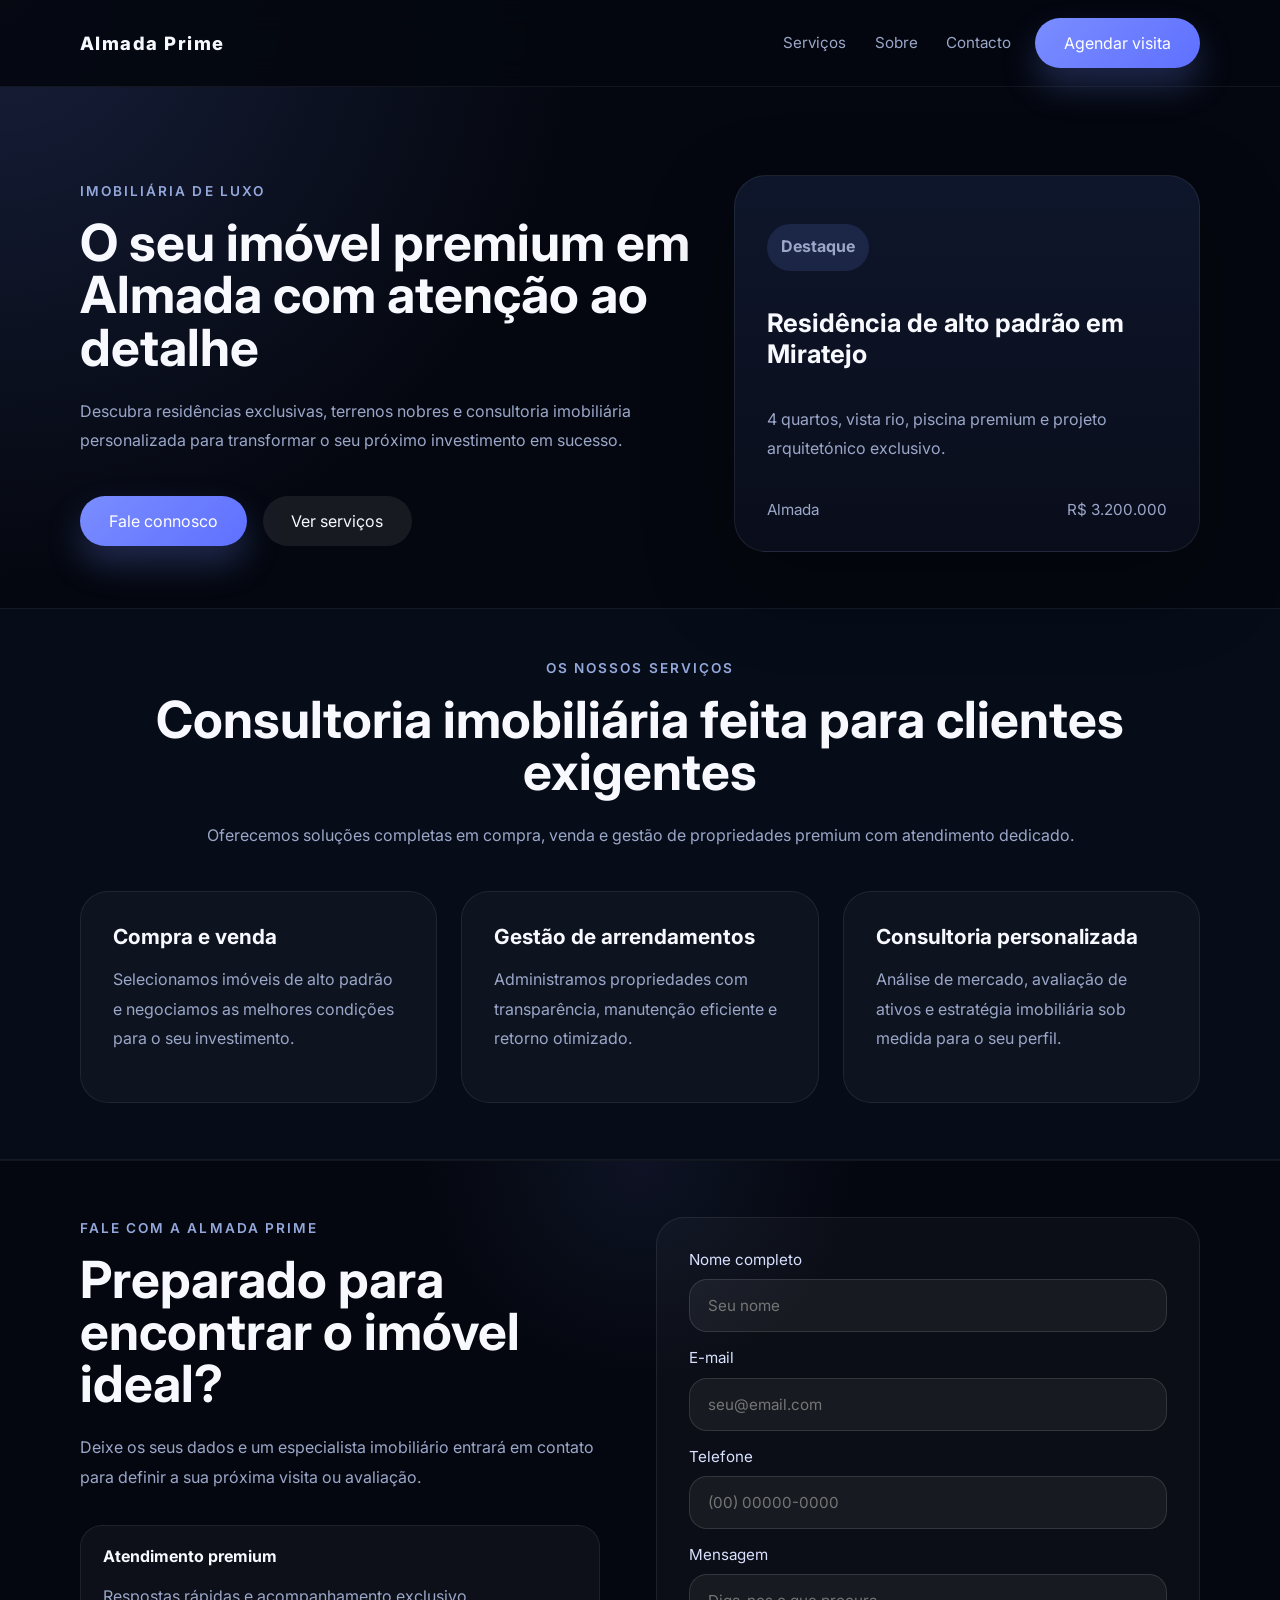
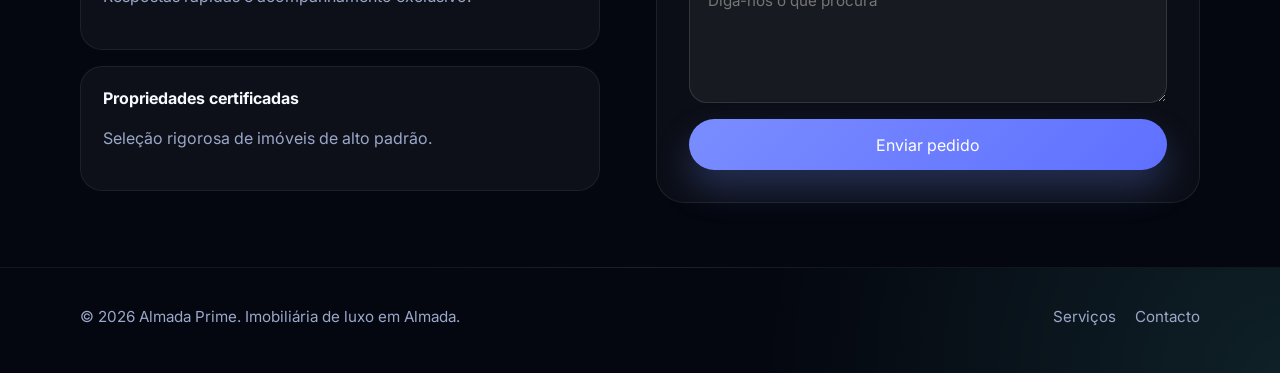
==== index.html @ 12cfebf7 "Initial landing page setup" ====
<!DOCTYPE html>
<html lang="pt">
<head>
  <meta charset="UTF-8" />
  <meta name="viewport" content="width=device-width, initial-scale=1.0" />
  <title>Almada Prime | Imobiliária Premium</title>
  <link rel="preconnect" href="https://fonts.googleapis.com" />
  <link rel="preconnect" href="https://fonts.gstatic.com" crossorigin />
  <link href="https://fonts.googleapis.com/css2?family=Inter:wght@400;500;600;700;800&display=swap" rel="stylesheet" />
  <link rel="stylesheet" href="styles.css" />
</head>
<body>
  <header class="site-header">
    <div class="container header-inner">
      <a href="#" class="logo">Almada Prime</a>
      <nav class="nav-links">
        <a href="#servicos">Serviços</a>
        <a href="#sobre">Sobre</a>
        <a href="#contacto">Contacto</a>
      </nav>
      <a href="#contacto" class="button button-primary">Agendar visita</a>
    </div>
  </header>

  <main>
    <section class="hero">
      <div class="container hero-grid">
        <div class="hero-copy">
          <span class="eyebrow">Imobiliária de Luxo</span>
          <h1>O seu imóvel premium em Almada com atenção ao detalhe</h1>
          <p>Descubra residências exclusivas, terrenos nobres e consultoria imobiliária personalizada para transformar o seu próximo investimento em sucesso.</p>
          <div class="hero-actions">
            <a href="#contacto" class="button button-primary">Fale connosco</a>
            <a href="#servicos" class="button button-secondary">Ver serviços</a>
          </div>
        </div>
        <div class="hero-card">
          <div class="hero-card-content">
            <p class="card-tag">Destaque</p>
            <h2>Residência de alto padrão em Miratejo</h2>
            <p>4 quartos, vista rio, piscina premium e projeto arquitetónico exclusivo.</p>
            <div class="card-meta">
              <span>Almada</span>
              <span>R$ 3.200.000</span>
            </div>
          </div>
        </div>
      </div>
    </section>

    <section id="servicos" class="servicos section-surface">
      <div class="container section-header">
        <span class="eyebrow">Os nossos serviços</span>
        <h2>Consultoria imobiliária feita para clientes exigentes</h2>
        <p>Oferecemos soluções completas em compra, venda e gestão de propriedades premium com atendimento dedicado.</p>
      </div>
      <div class="container cards-grid">
        <article class="service-card">
          <h3>Compra e venda</h3>
          <p>Selecionamos imóveis de alto padrão e negociamos as melhores condições para o seu investimento.</p>
        </article>
        <article class="service-card">
          <h3>Gestão de arrendamentos</h3>
          <p>Administramos propriedades com transparência, manutenção eficiente e retorno otimizado.</p>
        </article>
        <article class="service-card">
          <h3>Consultoria personalizada</h3>
          <p>Análise de mercado, avaliação de ativos e estratégia imobiliária sob medida para o seu perfil.</p>
        </article>
      </div>
    </section>

    <section id="contacto" class="contact section-surface dark-section">
      <div class="container contact-grid">
        <div class="contact-info">
          <span class="eyebrow">Fale com a Almada Prime</span>
          <h2>Preparado para encontrar o imóvel ideal?</h2>
          <p>Deixe os seus dados e um especialista imobiliário entrará em contato para definir a sua próxima visita ou avaliação.</p>
          <div class="contact-highlights">
            <div>
              <strong>Atendimento premium</strong>
              <p>Respostas rápidas e acompanhamento exclusivo.</p>
            </div>
            <div>
              <strong>Propriedades certificadas</strong>
              <p>Seleção rigorosa de imóveis de alto padrão.</p>
            </div>
          </div>
        </div>
        <form class="contact-form" action="#" method="post">
          <label>
            Nome completo
            <input type="text" name="nome" placeholder="Seu nome" required />
          </label>
          <label>
            E-mail
            <input type="email" name="email" placeholder="seu@email.com" required />
          </label>
          <label>
            Telefone
            <input type="tel" name="telefone" placeholder="(00) 00000-0000" required />
          </label>
          <label>
            Mensagem
            <textarea name="mensagem" rows="5" placeholder="Diga-nos o que procura"></textarea>
          </label>
          <button type="submit" class="button button-primary">Enviar pedido</button>
        </form>
      </div>
    </section>
  </main>

  <footer class="site-footer">
    <div class="container footer-inner">
      <p>© 2026 Almada Prime. Imobiliária de luxo em Almada.</p>
      <div class="footer-links">
        <a href="#servicos">Serviços</a>
        <a href="#contacto">Contacto</a>
      </div>
    </div>
  </footer>
</body>
</html>
---- styles.css ----
:root {
  color-scheme: dark;
  --bg: #04070f;
  --surface: #0d1320;
  --surface-soft: rgba(16, 25, 42, 0.75);
  --text: #f8f9ff;
  --muted: #9ba7c9;
  --accent: #6f8cff;
  --accent-soft: rgba(111, 140, 255, 0.18);
  --border: rgba(255, 255, 255, 0.08);
  --shadow: 0 30px 90px rgba(0, 0, 0, 0.25);
  font-family: 'Inter', system-ui, -apple-system, BlinkMacSystemFont, 'Segoe UI', sans-serif;
}

* {
  box-sizing: border-box;
}

html {
  scroll-behavior: smooth;
}

body {
  margin: 0;
  background: radial-gradient(circle at top left, rgba(111, 140, 255, 0.18), transparent 25%),
    radial-gradient(circle at bottom right, rgba(111, 255, 255, 0.1), transparent 22%),
    var(--bg);
  color: var(--text);
}

img {
  max-width: 100%;
  display: block;
}

a {
  color: inherit;
  text-decoration: none;
}

button,
input,
textarea {
  font: inherit;
}

.container {
  width: min(1120px, calc(100% - 2rem));
  margin: 0 auto;
}

.site-header {
  position: sticky;
  top: 0;
  z-index: 10;
  backdrop-filter: blur(16px);
  background: rgba(4, 7, 15, 0.9);
  border-bottom: 1px solid rgba(255, 255, 255, 0.06);
}

.header-inner,
.footer-inner,
.hero-grid,
.contact-grid {
  display: grid;
  align-items: center;
}

.header-inner {
  grid-template-columns: auto 1fr auto;
  gap: 1.5rem;
  padding: 1.1rem 0;
}

.logo {
  font-size: 1.15rem;
  font-weight: 800;
  letter-spacing: 0.08em;
}

.nav-links {
  display: flex;
  justify-content: flex-end;
  gap: 1.8rem;
  font-size: 0.95rem;
  color: var(--muted);
}

.nav-links a:hover {
  color: var(--text);
}

.button {
  display: inline-flex;
  align-items: center;
  justify-content: center;
  gap: 0.65rem;
  border: none;
  border-radius: 999px;
  padding: 0.95rem 1.8rem;
  cursor: pointer;
  transition: transform 0.25s ease, box-shadow 0.25s ease;
}

.button:hover {
  transform: translateY(-1px);
}

.button-primary {
  background: linear-gradient(135deg, #7a8dff, #5f70ff);
  color: #fff;
  box-shadow: 0 18px 35px rgba(111, 140, 255, 0.26);
}

.button-secondary {
  background: rgba(255, 255, 255, 0.08);
  color: var(--text);
}

.hero {
  padding: 5.5rem 0 3.5rem;
}

.hero-grid {
  grid-template-columns: 1.2fr 0.9fr;
  gap: 2rem;
}

.hero-copy {
  max-width: 620px;
}

.eyebrow {
  display: inline-flex;
  align-items: center;
  gap: 0.5rem;
  color: #94a8dc;
  font-size: 0.85rem;
  font-weight: 600;
  text-transform: uppercase;
  letter-spacing: 0.15em;
}

.hero h1,
.section-header h2,
.contact-info h2 {
  font-size: clamp(2.5rem, 4vw, 4rem);
  line-height: 1.02;
  margin: 1rem 0 1.5rem;
}

.hero p,
.section-header p,
.service-card p,
.contact-info p {
  color: var(--muted);
  line-height: 1.85;
  font-size: 1rem;
}

.hero-actions {
  display: flex;
  gap: 1rem;
  flex-wrap: wrap;
  margin-top: 2.5rem;
}

.hero-card {
  background: linear-gradient(180deg, rgba(15, 23, 45, 0.96), rgba(10, 14, 28, 0.95));
  border: 1px solid rgba(255, 255, 255, 0.08);
  border-radius: 32px;
  padding: 2rem;
  box-shadow: var(--shadow);
}

.hero-card-content {
  display: grid;
  gap: 1.25rem;
}

.card-tag {
  display: inline-flex;
  padding: 0.55rem 0.9rem;
  border-radius: 999px;
  background: rgba(111, 140, 255, 0.14);
  color: #98abff;
  font-size: 0.82rem;
  font-weight: 700;
  width: fit-content;
}

.hero-card h2 {
  margin: 0;
  font-size: 1.6rem;
}

.card-meta {
  display: flex;
  justify-content: space-between;
  gap: 1rem;
  color: var(--muted);
  font-size: 0.95rem;
}

.section-surface {
  background: rgba(7, 13, 25, 0.95);
  border-top: 1px solid rgba(255, 255, 255, 0.06);
  border-bottom: 1px solid rgba(255, 255, 255, 0.06);
}

.section-header {
  text-align: center;
  padding: 3rem 0 1.5rem;
}

.cards-grid {
  display: grid;
  grid-template-columns: repeat(3, minmax(0, 1fr));
  gap: 1.5rem;
  padding-bottom: 3.5rem;
}

.service-card {
  padding: 2rem;
  border-radius: 28px;
  background: rgba(255, 255, 255, 0.03);
  border: 1px solid rgba(255, 255, 255, 0.08);
}

.service-card h3 {
  margin-top: 0;
  margin-bottom: 1rem;
  font-size: 1.3rem;
}

.contact {
  padding: 3.5rem 0 4rem;
}

.dark-section {
  background: radial-gradient(circle at top, rgba(111, 140, 255, 0.09), transparent 23%),
    var(--bg);
}

.contact-grid {
  grid-template-columns: 1fr 1fr;
  gap: 2rem;
  align-items: start;
}

.contact-info {
  max-width: 520px;
}

.contact-highlights {
  display: grid;
  gap: 1rem;
  margin-top: 2rem;
}

.contact-highlights div {
  padding: 1.3rem 1.4rem;
  border-radius: 22px;
  background: rgba(255, 255, 255, 0.04);
  border: 1px solid rgba(255, 255, 255, 0.07);
}

.contact-highlights strong {
  display: block;
  margin-bottom: 0.4rem;
}

.contact-form {
  display: grid;
  gap: 1rem;
  padding: 2rem;
  border-radius: 28px;
  background: rgba(255, 255, 255, 0.03);
  border: 1px solid rgba(255, 255, 255, 0.08);
}

.contact-form label {
  display: grid;
  gap: 0.65rem;
  font-size: 0.95rem;
  color: #d9e1ff;
}

.contact-form input,
.contact-form textarea {
  width: 100%;
  background: rgba(255, 255, 255, 0.05);
  border: 1px solid rgba(255, 255, 255, 0.12);
  border-radius: 18px;
  color: var(--text);
  padding: 1rem 1.1rem;
}

.contact-form input:focus,
.contact-form textarea:focus {
  outline: 1px solid rgba(111, 140, 255, 0.6);
  box-shadow: 0 0 0 4px rgba(111, 140, 255, 0.12);
}

.site-footer {
  padding: 1.5rem 0 2rem;
}

.footer-inner {
  grid-template-columns: 1fr auto;
  gap: 1rem;
  color: var(--muted);
  font-size: 0.95rem;
}

.footer-links {
  display: flex;
  align-items: center;
  gap: 1.2rem;
}

.footer-links a:hover {
  color: var(--text);
}

@media (max-width: 880px) {
  .header-inner,
  .footer-inner {
    grid-template-columns: 1fr;
    text-align: center;
  }

  .nav-links {
    justify-content: center;
    flex-wrap: wrap;
  }

  .hero-grid,
  .contact-grid,
  .cards-grid {
    grid-template-columns: 1fr;
  }

  .hero {
    padding-top: 4rem;
  }
}

@media (max-width: 600px) {
  .hero h1,
  .section-header h2,
  .contact-info h2 {
    font-size: 2.5rem;
  }

  .button {
    width: 100%;
  }

  .hero-actions {
    flex-direction: column;
  }
}
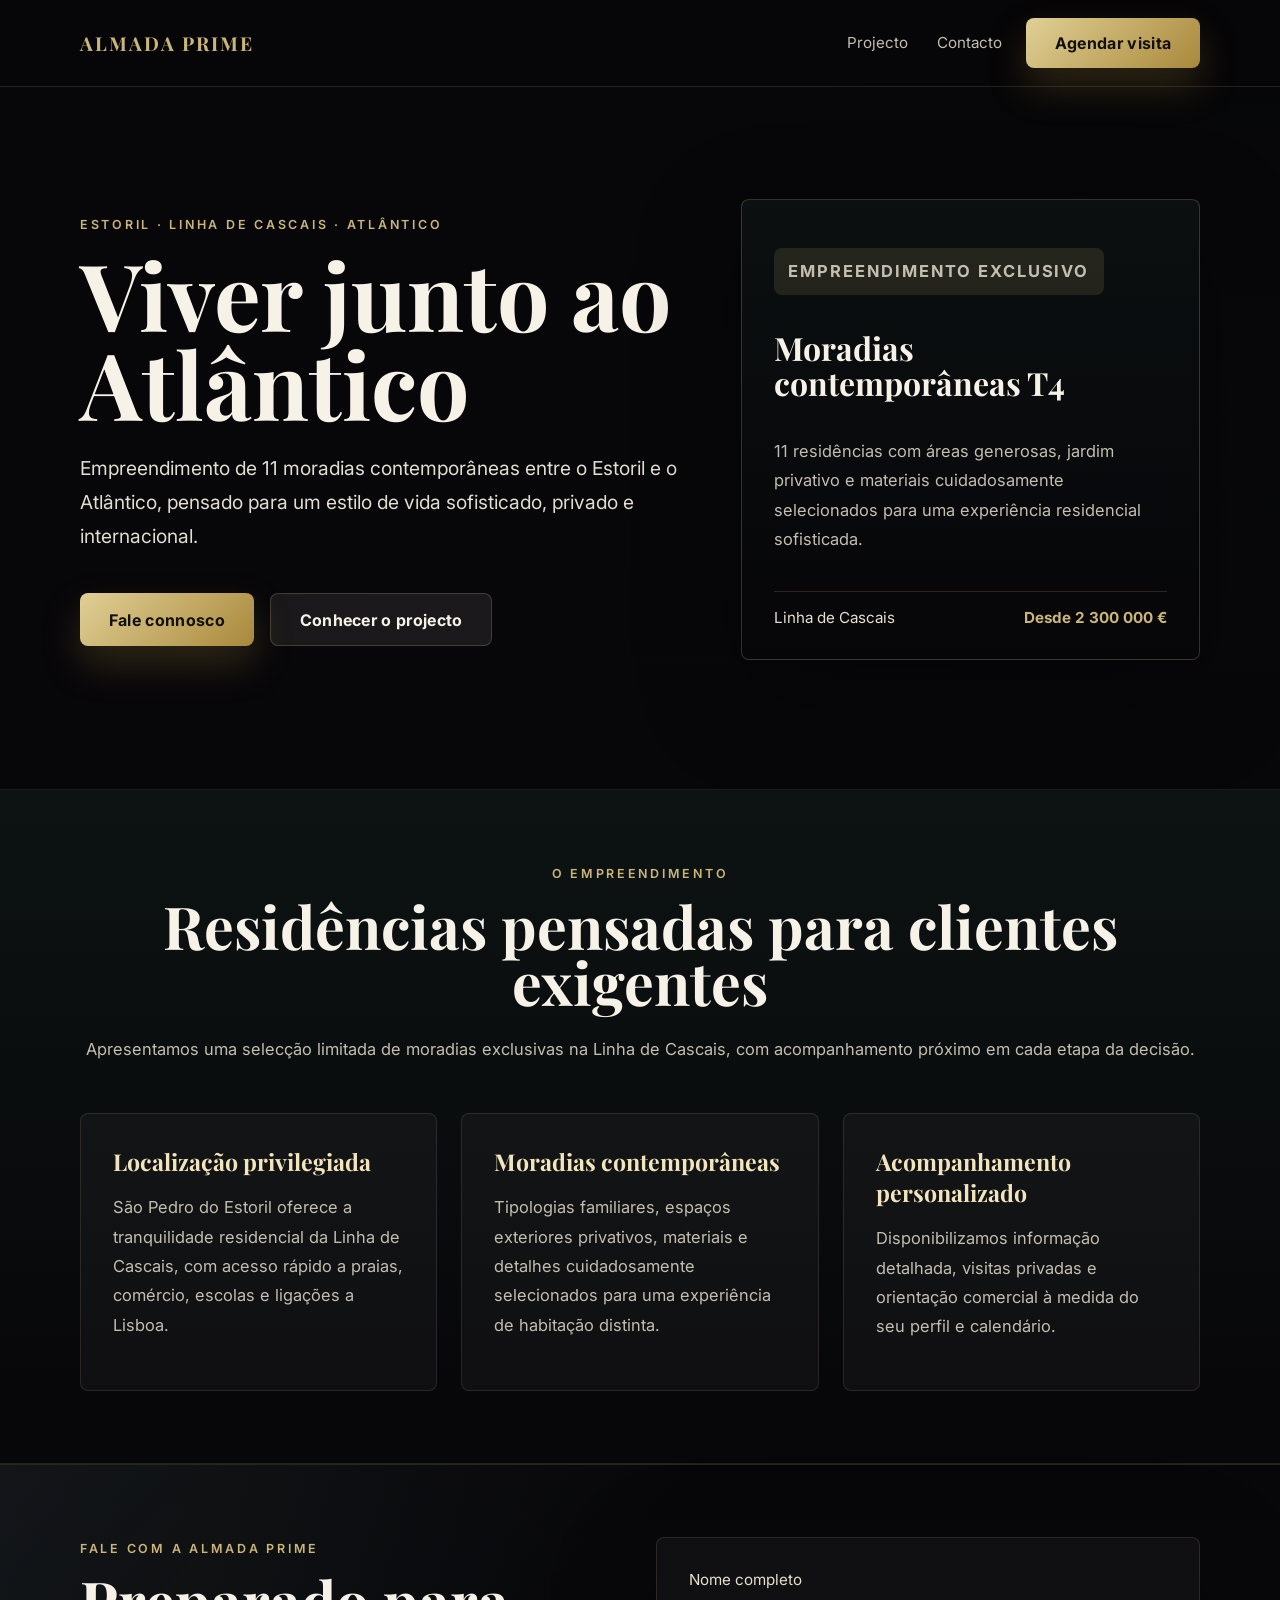
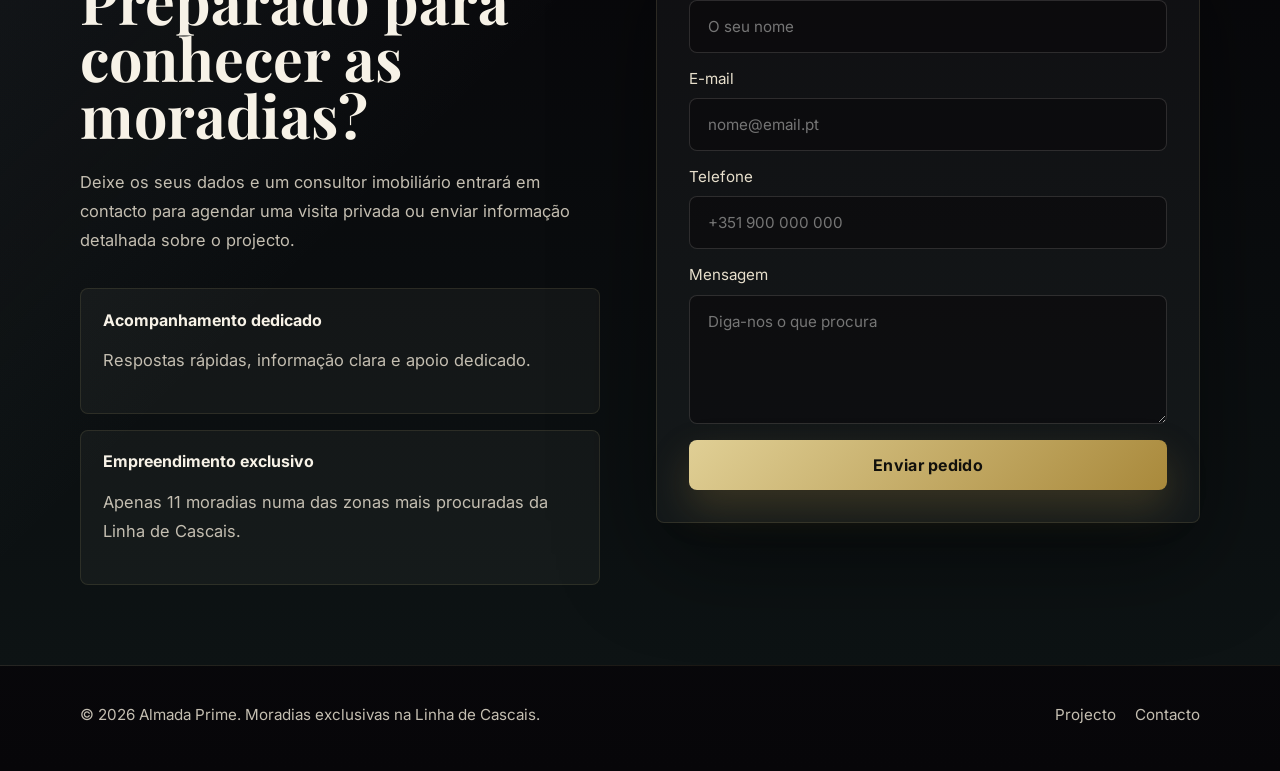
==== commit 1f2e86ca: "Evolve design to luxury coastal real estate" ====
--- a/index.html
+++ b/index.html
@@ -1,13 +1,13 @@
 
 <!DOCTYPE html>
-<html lang="pt">
+<html lang="pt-PT">
 <head>
   <meta charset="UTF-8" />
   <meta name="viewport" content="width=device-width, initial-scale=1.0" />
-  <title>Almada Prime | Imobiliária Premium</title>
+  <title>Almada Prime | Residências em São Pedro do Estoril</title>
   <link rel="preconnect" href="https://fonts.googleapis.com" />
   <link rel="preconnect" href="https://fonts.gstatic.com" crossorigin />
-  <link href="https://fonts.googleapis.com/css2?family=Inter:wght@400;500;600;700;800&display=swap" rel="stylesheet" />
+  <link href="https://fonts.googleapis.com/css2?family=Inter:wght@400;500;600;700&family=Playfair+Display:wght@600;700&display=swap" rel="stylesheet" />
   <link rel="stylesheet" href="styles.css" />
 </head>
 <body>
@@ -15,8 +15,7 @@
     <div class="container header-inner">
       <a href="#" class="logo">Almada Prime</a>
       <nav class="nav-links">
-        <a href="#servicos">Serviços</a>
-        <a href="#sobre">Sobre</a>
+        <a href="#servicos">Projecto</a>
         <a href="#contacto">Contacto</a>
       </nav>
       <a href="#contacto" class="button button-primary">Agendar visita</a>
@@ -27,22 +26,22 @@
     <section class="hero">
       <div class="container hero-grid">
         <div class="hero-copy">
-          <span class="eyebrow">Imobiliária de Luxo</span>
-          <h1>O seu imóvel premium em Almada com atenção ao detalhe</h1>
-          <p>Descubra residências exclusivas, terrenos nobres e consultoria imobiliária personalizada para transformar o seu próximo investimento em sucesso.</p>
+          <span class="eyebrow">Estoril · Linha de Cascais · Atlântico</span>
+          <h1>Viver junto ao Atlântico</h1>
+          <p>Empreendimento de 11 moradias contemporâneas entre o Estoril e o Atlântico, pensado para um estilo de vida sofisticado, privado e internacional.</p>
           <div class="hero-actions">
             <a href="#contacto" class="button button-primary">Fale connosco</a>
-            <a href="#servicos" class="button button-secondary">Ver serviços</a>
+            <a href="#servicos" class="button button-secondary">Conhecer o projecto</a>
           </div>
         </div>
         <div class="hero-card">
           <div class="hero-card-content">
-            <p class="card-tag">Destaque</p>
-            <h2>Residência de alto padrão em Miratejo</h2>
-            <p>4 quartos, vista rio, piscina premium e projeto arquitetónico exclusivo.</p>
+            <p class="card-tag">Empreendimento exclusivo</p>
+            <h2>Moradias contemporâneas T4</h2>
+            <p>11 residências com áreas generosas, jardim privativo e materiais cuidadosamente selecionados para uma experiência residencial sofisticada.</p>
             <div class="card-meta">
-              <span>Almada</span>
-              <span>R$ 3.200.000</span>
+              <span>Linha de Cascais</span>
+              <span>Desde 2 300 000 €</span>
             </div>
           </div>
         </div>
@@ -51,22 +50,22 @@
 
     <section id="servicos" class="servicos section-surface">
       <div class="container section-header">
-        <span class="eyebrow">Os nossos serviços</span>
-        <h2>Consultoria imobiliária feita para clientes exigentes</h2>
-        <p>Oferecemos soluções completas em compra, venda e gestão de propriedades premium com atendimento dedicado.</p>
+        <span class="eyebrow">O empreendimento</span>
+        <h2>Residências pensadas para clientes exigentes</h2>
+        <p>Apresentamos uma selecção limitada de moradias exclusivas na Linha de Cascais, com acompanhamento próximo em cada etapa da decisão.</p>
       </div>
       <div class="container cards-grid">
         <article class="service-card">
-          <h3>Compra e venda</h3>
-          <p>Selecionamos imóveis de alto padrão e negociamos as melhores condições para o seu investimento.</p>
+          <h3>Localização privilegiada</h3>
+          <p>São Pedro do Estoril oferece a tranquilidade residencial da Linha de Cascais, com acesso rápido a praias, comércio, escolas e ligações a Lisboa.</p>
         </article>
         <article class="service-card">
-          <h3>Gestão de arrendamentos</h3>
-          <p>Administramos propriedades com transparência, manutenção eficiente e retorno otimizado.</p>
+          <h3>Moradias contemporâneas</h3>
+          <p>Tipologias familiares, espaços exteriores privativos, materiais e detalhes cuidadosamente selecionados para uma experiência de habitação distinta.</p>
         </article>
         <article class="service-card">
-          <h3>Consultoria personalizada</h3>
-          <p>Análise de mercado, avaliação de ativos e estratégia imobiliária sob medida para o seu perfil.</p>
+          <h3>Acompanhamento personalizado</h3>
+          <p>Disponibilizamos informação detalhada, visitas privadas e orientação comercial à medida do seu perfil e calendário.</p>
         </article>
       </div>
     </section>
@@ -75,31 +74,31 @@
       <div class="container contact-grid">
         <div class="contact-info">
           <span class="eyebrow">Fale com a Almada Prime</span>
-          <h2>Preparado para encontrar o imóvel ideal?</h2>
-          <p>Deixe os seus dados e um especialista imobiliário entrará em contato para definir a sua próxima visita ou avaliação.</p>
+          <h2>Preparado para conhecer as moradias?</h2>
+          <p>Deixe os seus dados e um consultor imobiliário entrará em contacto para agendar uma visita privada ou enviar informação detalhada sobre o projecto.</p>
           <div class="contact-highlights">
             <div>
-              <strong>Atendimento premium</strong>
-              <p>Respostas rápidas e acompanhamento exclusivo.</p>
+              <strong>Acompanhamento dedicado</strong>
+              <p>Respostas rápidas, informação clara e apoio dedicado.</p>
             </div>
             <div>
-              <strong>Propriedades certificadas</strong>
-              <p>Seleção rigorosa de imóveis de alto padrão.</p>
+              <strong>Empreendimento exclusivo</strong>
+              <p>Apenas 11 moradias numa das zonas mais procuradas da Linha de Cascais.</p>
             </div>
           </div>
         </div>
         <form class="contact-form" action="#" method="post">
           <label>
             Nome completo
-            <input type="text" name="nome" placeholder="Seu nome" required />
+            <input type="text" name="nome" placeholder="O seu nome" required />
           </label>
           <label>
             E-mail
-            <input type="email" name="email" placeholder="seu@email.com" required />
+            <input type="email" name="email" placeholder="nome@email.pt" required />
           </label>
           <label>
             Telefone
-            <input type="tel" name="telefone" placeholder="(00) 00000-0000" required />
+            <input type="tel" name="telefone" placeholder="+351 900 000 000" required />
           </label>
           <label>
             Mensagem
@@ -113,9 +112,9 @@
 
   <footer class="site-footer">
     <div class="container footer-inner">
-      <p>© 2026 Almada Prime. Imobiliária de luxo em Almada.</p>
+      <p>© 2026 Almada Prime. Moradias exclusivas na Linha de Cascais.</p>
       <div class="footer-links">
-        <a href="#servicos">Serviços</a>
+        <a href="#servicos">Projecto</a>
         <a href="#contacto">Contacto</a>
       </div>
     </div>
--- a/styles.css
+++ b/styles.css
@@ -1,14 +1,16 @@
 :root {
   color-scheme: dark;
-  --bg: #04070f;
-  --surface: #0d1320;
-  --surface-soft: rgba(16, 25, 42, 0.75);
-  --text: #f8f9ff;
-  --muted: #9ba7c9;
-  --accent: #6f8cff;
-  --accent-soft: rgba(111, 140, 255, 0.18);
-  --border: rgba(255, 255, 255, 0.08);
-  --shadow: 0 30px 90px rgba(0, 0, 0, 0.25);
+  --bg: #070609;
+  --surface: #111719;
+  --surface-soft: rgba(12, 18, 18, 0.74);
+  --text: #f7f2e7;
+  --muted: #c4beb1;
+  --accent: #cbb67a;
+  --accent-deep: #a9893b;
+  --coastal: #7fa0a4;
+  --border: rgba(247, 242, 231, 0.14);
+  --shadow: 0 32px 100px rgba(0, 0, 0, 0.42);
+  --heading: 'Playfair Display', Georgia, serif;
   font-family: 'Inter', system-ui, -apple-system, BlinkMacSystemFont, 'Segoe UI', sans-serif;
 }
 
@@ -22,9 +24,7 @@
 
 body {
   margin: 0;
-  background: radial-gradient(circle at top left, rgba(111, 140, 255, 0.18), transparent 25%),
-    radial-gradient(circle at bottom right, rgba(111, 255, 255, 0.1), transparent 22%),
-    var(--bg);
+  background: linear-gradient(180deg, #050506 0%, #0e1415 46%, #070609 100%);
   color: var(--text);
 }
 
@@ -53,9 +53,9 @@
   position: sticky;
   top: 0;
   z-index: 10;
-  backdrop-filter: blur(16px);
-  background: rgba(4, 7, 15, 0.9);
-  border-bottom: 1px solid rgba(255, 255, 255, 0.06);
+  backdrop-filter: blur(18px);
+  background: rgba(7, 6, 9, 0.74);
+  border-bottom: 1px solid rgba(203, 182, 122, 0.16);
 }
 
 .header-inner,
@@ -73,9 +73,12 @@
 }
 
 .logo {
-  font-size: 1.15rem;
-  font-weight: 800;
-  letter-spacing: 0.08em;
+  color: var(--accent);
+  font-family: var(--heading);
+  font-size: 1.2rem;
+  font-weight: 700;
+  letter-spacing: 0.11em;
+  text-transform: uppercase;
 }
 
 .nav-links {
@@ -87,7 +90,7 @@
 }
 
 .nav-links a:hover {
-  color: var(--text);
+  color: var(--accent);
 }
 
 .button {
@@ -96,10 +99,12 @@
   justify-content: center;
   gap: 0.65rem;
   border: none;
-  border-radius: 999px;
+  border-radius: 8px;
   padding: 0.95rem 1.8rem;
+  font-weight: 700;
+  letter-spacing: 0.02em;
   cursor: pointer;
-  transition: transform 0.25s ease, box-shadow 0.25s ease;
+  transition: transform 0.25s ease, box-shadow 0.25s ease, border-color 0.25s ease;
 }
 
 .button:hover {
@@ -107,46 +112,78 @@
 }
 
 .button-primary {
-  background: linear-gradient(135deg, #7a8dff, #5f70ff);
-  color: #fff;
-  box-shadow: 0 18px 35px rgba(111, 140, 255, 0.26);
+  background: linear-gradient(135deg, #e0cf95, var(--accent-deep));
+  color: #11100c;
+  box-shadow: 0 18px 38px rgba(169, 137, 59, 0.25);
 }
 
 .button-secondary {
-  background: rgba(255, 255, 255, 0.08);
+  background: rgba(247, 242, 231, 0.08);
+  border: 1px solid rgba(203, 182, 122, 0.24);
   color: var(--text);
 }
 
 .hero {
-  padding: 5.5rem 0 3.5rem;
+  position: relative;
+  isolation: isolate;
+  min-height: 78svh;
+  padding: 7rem 0 4.5rem;
+  overflow: hidden;
+}
+
+.hero::before {
+  content: "";
+  position: absolute;
+  inset: 0;
+  z-index: -2;
+  background:
+    linear-gradient(90deg, rgba(7, 6, 9, 0.94) 0%, rgba(7, 6, 9, 0.72) 48%, rgba(7, 6, 9, 0.36) 100%),
+    linear-gradient(180deg, rgba(7, 6, 9, 0.18) 0%, rgba(7, 6, 9, 0.74) 100%),
+    url("https://images.unsplash.com/photo-1600585154340-be6161a56a0c?auto=format&fit=crop&w=1800&q=82") center / cover;
+}
+
+.hero::after {
+  content: "";
+  position: absolute;
+  inset: auto 0 0;
+  z-index: -1;
+  height: 38%;
+  background: linear-gradient(180deg, transparent, var(--bg));
 }
 
 .hero-grid {
   grid-template-columns: 1.2fr 0.9fr;
-  gap: 2rem;
+  gap: 3rem;
 }
 
 .hero-copy {
-  max-width: 620px;
+  max-width: 700px;
 }
 
 .eyebrow {
   display: inline-flex;
   align-items: center;
   gap: 0.5rem;
-  color: #94a8dc;
-  font-size: 0.85rem;
+  color: var(--accent);
+  font-size: 0.78rem;
   font-weight: 600;
   text-transform: uppercase;
-  letter-spacing: 0.15em;
+  letter-spacing: 0.22em;
 }
 
 .hero h1,
 .section-header h2,
 .contact-info h2 {
-  font-size: clamp(2.5rem, 4vw, 4rem);
-  line-height: 1.02;
+  font-family: var(--heading);
+  font-size: 5.8rem;
+  font-weight: 700;
+  line-height: 0.96;
   margin: 1rem 0 1.5rem;
+}
+
+.section-header h2,
+.contact-info h2 {
+  font-size: 3.7rem;
 }
 
 .hero p,
@@ -154,8 +191,14 @@
 .service-card p,
 .contact-info p {
   color: var(--muted);
-  line-height: 1.85;
-  font-size: 1rem;
+  line-height: 1.78;
+  font-size: 1.03rem;
+}
+
+.hero-copy > p {
+  max-width: 620px;
+  color: #e3ded2;
+  font-size: 1.2rem;
 }
 
 .hero-actions {
@@ -166,11 +209,13 @@
 }
 
 .hero-card {
-  background: linear-gradient(180deg, rgba(15, 23, 45, 0.96), rgba(10, 14, 28, 0.95));
-  border: 1px solid rgba(255, 255, 255, 0.08);
-  border-radius: 32px;
+  align-self: end;
+  background: linear-gradient(180deg, rgba(13, 18, 18, 0.88), rgba(7, 6, 9, 0.9));
+  border: 1px solid rgba(203, 182, 122, 0.24);
+  border-radius: 8px;
   padding: 2rem;
   box-shadow: var(--shadow);
+  backdrop-filter: blur(18px);
 }
 
 .hero-card-content {
@@ -181,65 +226,79 @@
 .card-tag {
   display: inline-flex;
   padding: 0.55rem 0.9rem;
-  border-radius: 999px;
-  background: rgba(111, 140, 255, 0.14);
-  color: #98abff;
-  font-size: 0.82rem;
+  border-radius: 8px;
+  background: rgba(203, 182, 122, 0.13);
+  color: #ead9a5;
+  font-size: 0.74rem;
   font-weight: 700;
+  letter-spacing: 0.12em;
+  text-transform: uppercase;
   width: fit-content;
 }
 
 .hero-card h2 {
   margin: 0;
-  font-size: 1.6rem;
+  font-family: var(--heading);
+  font-size: 2rem;
+  line-height: 1.08;
 }
 
 .card-meta {
   display: flex;
   justify-content: space-between;
   gap: 1rem;
-  color: var(--muted);
+  color: #e7dfcc;
   font-size: 0.95rem;
+  border-top: 1px solid rgba(203, 182, 122, 0.18);
+  padding-top: 1rem;
+}
+
+.card-meta span:last-child {
+  color: var(--accent);
+  font-weight: 700;
 }
 
 .section-surface {
-  background: rgba(7, 13, 25, 0.95);
-  border-top: 1px solid rgba(255, 255, 255, 0.06);
-  border-bottom: 1px solid rgba(255, 255, 255, 0.06);
+  background: linear-gradient(180deg, rgba(13, 19, 19, 0.98), rgba(7, 6, 9, 0.98));
+  border-top: 1px solid rgba(203, 182, 122, 0.12);
+  border-bottom: 1px solid rgba(203, 182, 122, 0.1);
 }
 
 .section-header {
   text-align: center;
-  padding: 3rem 0 1.5rem;
+  padding: 4.5rem 0 2rem;
 }
 
 .cards-grid {
   display: grid;
   grid-template-columns: repeat(3, minmax(0, 1fr));
   gap: 1.5rem;
-  padding-bottom: 3.5rem;
+  padding-bottom: 4.5rem;
 }
 
 .service-card {
   padding: 2rem;
-  border-radius: 28px;
-  background: rgba(255, 255, 255, 0.03);
-  border: 1px solid rgba(255, 255, 255, 0.08);
+  border-radius: 8px;
+  background: rgba(247, 242, 231, 0.035);
+  border: 1px solid rgba(203, 182, 122, 0.14);
 }
 
 .service-card h3 {
+  color: #f2e5bd;
+  font-family: var(--heading);
   margin-top: 0;
   margin-bottom: 1rem;
-  font-size: 1.3rem;
+  font-size: 1.45rem;
 }
 
 .contact {
-  padding: 3.5rem 0 4rem;
+  padding: 4.5rem 0 5rem;
 }
 
 .dark-section {
-  background: radial-gradient(circle at top, rgba(111, 140, 255, 0.09), transparent 23%),
-    var(--bg);
+  background:
+    linear-gradient(135deg, rgba(127, 160, 164, 0.1), transparent 34%),
+    linear-gradient(180deg, #070609, #0d1314);
 }
 
 .contact-grid {
@@ -260,9 +319,9 @@
 
 .contact-highlights div {
   padding: 1.3rem 1.4rem;
-  border-radius: 22px;
-  background: rgba(255, 255, 255, 0.04);
-  border: 1px solid rgba(255, 255, 255, 0.07);
+  border-radius: 8px;
+  background: rgba(247, 242, 231, 0.04);
+  border: 1px solid rgba(203, 182, 122, 0.13);
 }
 
 .contact-highlights strong {
@@ -274,32 +333,33 @@
   display: grid;
   gap: 1rem;
   padding: 2rem;
-  border-radius: 28px;
-  background: rgba(255, 255, 255, 0.03);
-  border: 1px solid rgba(255, 255, 255, 0.08);
+  border-radius: 8px;
+  background: rgba(247, 242, 231, 0.035);
+  border: 1px solid rgba(203, 182, 122, 0.15);
+  box-shadow: var(--shadow);
 }
 
 .contact-form label {
   display: grid;
   gap: 0.65rem;
   font-size: 0.95rem;
-  color: #d9e1ff;
+  color: #e7dfcc;
 }
 
 .contact-form input,
 .contact-form textarea {
   width: 100%;
-  background: rgba(255, 255, 255, 0.05);
-  border: 1px solid rgba(255, 255, 255, 0.12);
-  border-radius: 18px;
+  background: rgba(7, 6, 9, 0.44);
+  border: 1px solid rgba(247, 242, 231, 0.14);
+  border-radius: 8px;
   color: var(--text);
   padding: 1rem 1.1rem;
 }
 
 .contact-form input:focus,
 .contact-form textarea:focus {
-  outline: 1px solid rgba(111, 140, 255, 0.6);
-  box-shadow: 0 0 0 4px rgba(111, 140, 255, 0.12);
+  outline: 1px solid rgba(203, 182, 122, 0.72);
+  box-shadow: 0 0 0 4px rgba(203, 182, 122, 0.12);
 }
 
 .site-footer {
@@ -320,7 +380,7 @@
 }
 
 .footer-links a:hover {
-  color: var(--text);
+  color: var(--accent);
 }
 
 @media (max-width: 880px) {
@@ -342,7 +402,17 @@
   }
 
   .hero {
-    padding-top: 4rem;
+    min-height: auto;
+    padding: 5rem 0 3rem;
+  }
+
+  .hero h1 {
+    font-size: 4.1rem;
+  }
+
+  .section-header h2,
+  .contact-info h2 {
+    font-size: 3.1rem;
   }
 }
 
@@ -350,7 +420,7 @@
   .hero h1,
   .section-header h2,
   .contact-info h2 {
-    font-size: 2.5rem;
+    font-size: 2.65rem;
   }
 
   .button {
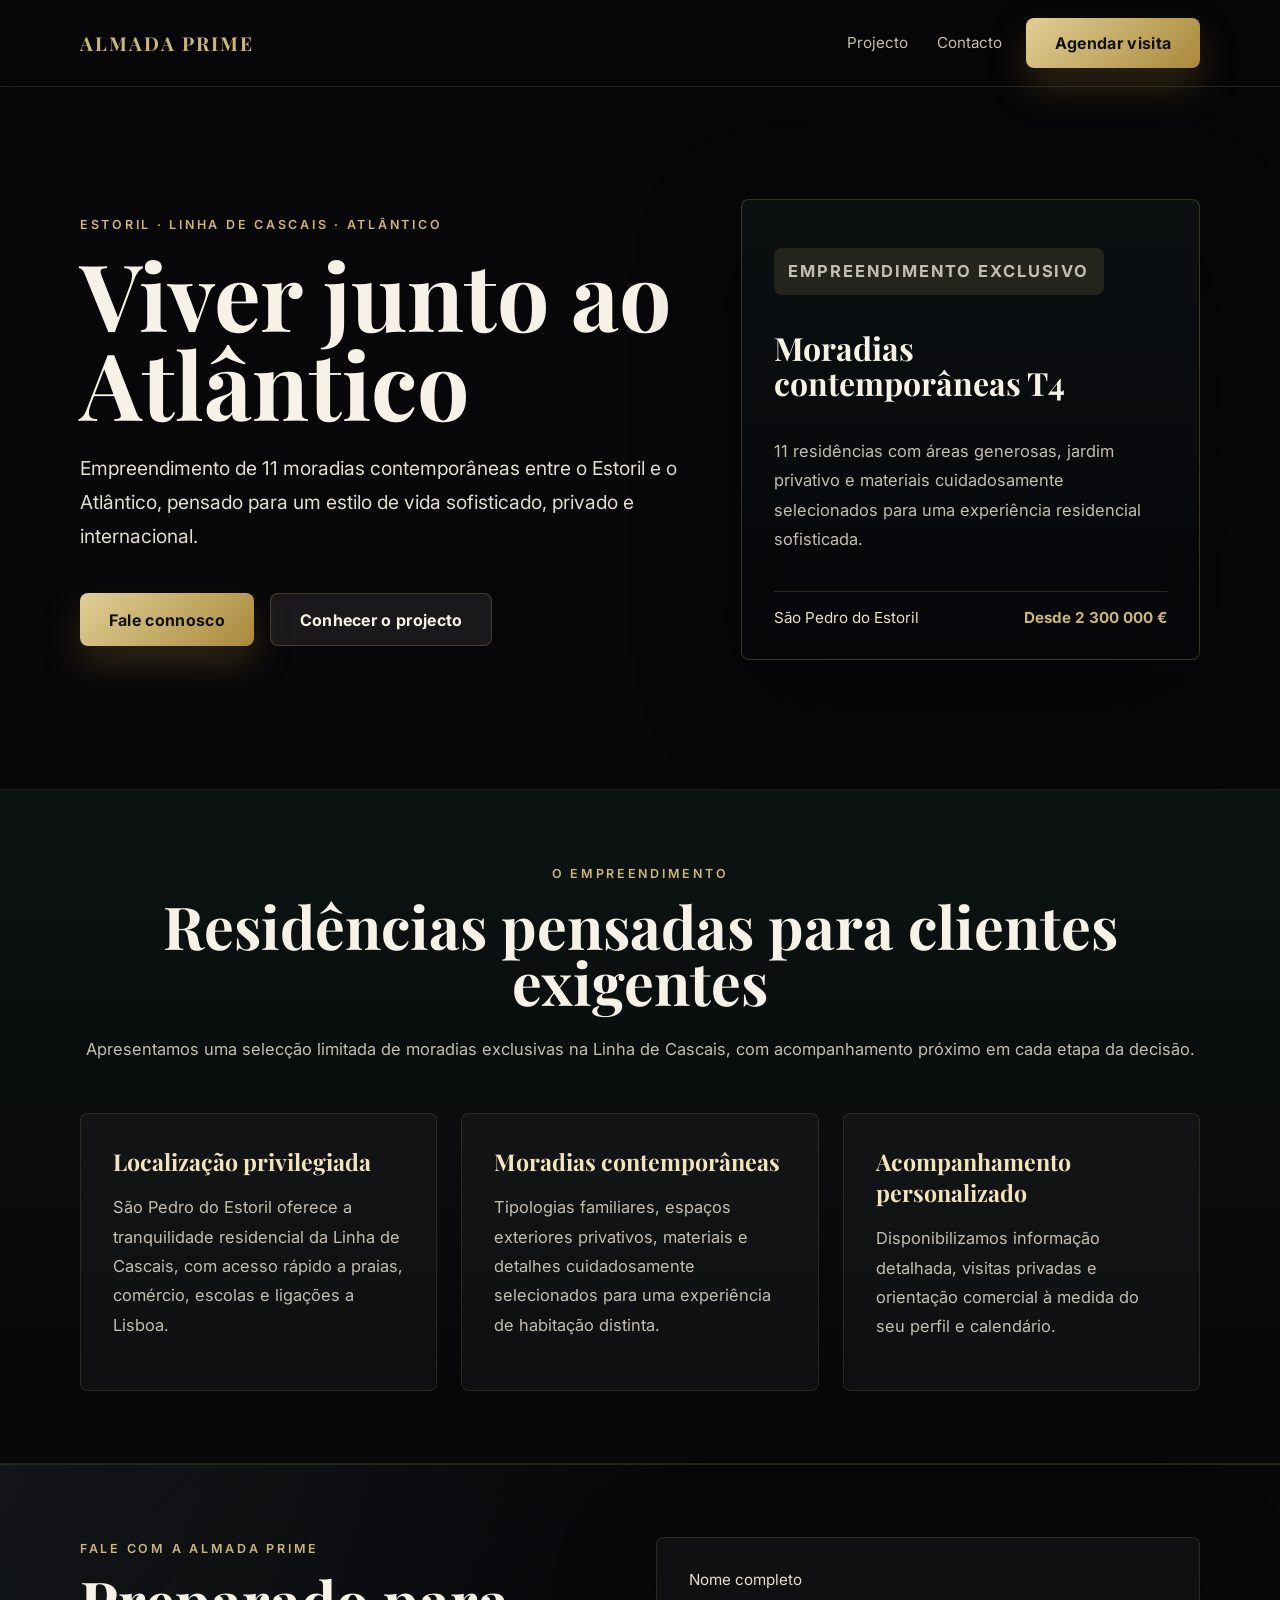
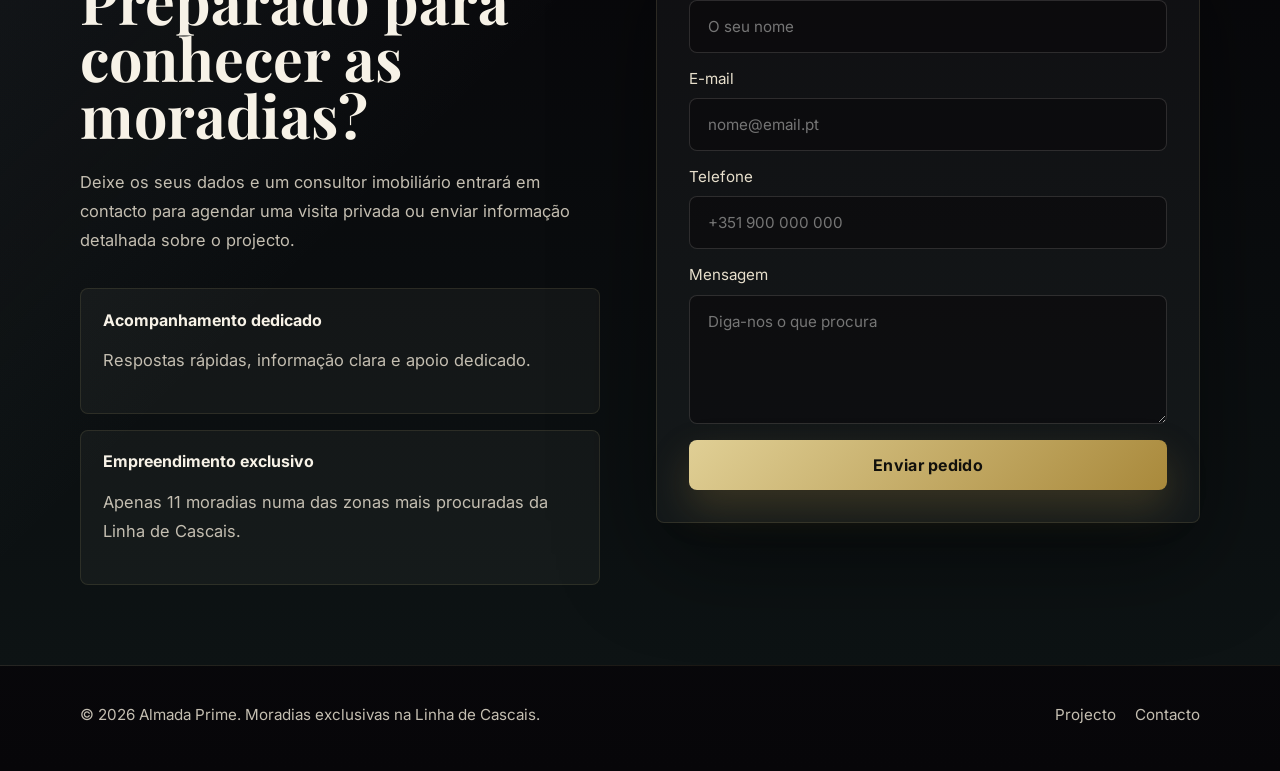
==== commit 1ec88746: "Refine Estoril positioning" ====
--- a/index.html
+++ b/index.html
@@ -40,7 +40,7 @@
             <h2>Moradias contemporâneas T4</h2>
             <p>11 residências com áreas generosas, jardim privativo e materiais cuidadosamente selecionados para uma experiência residencial sofisticada.</p>
             <div class="card-meta">
-              <span>Linha de Cascais</span>
+              <span>São Pedro do Estoril</span>
               <span>Desde 2 300 000 €</span>
             </div>
           </div>
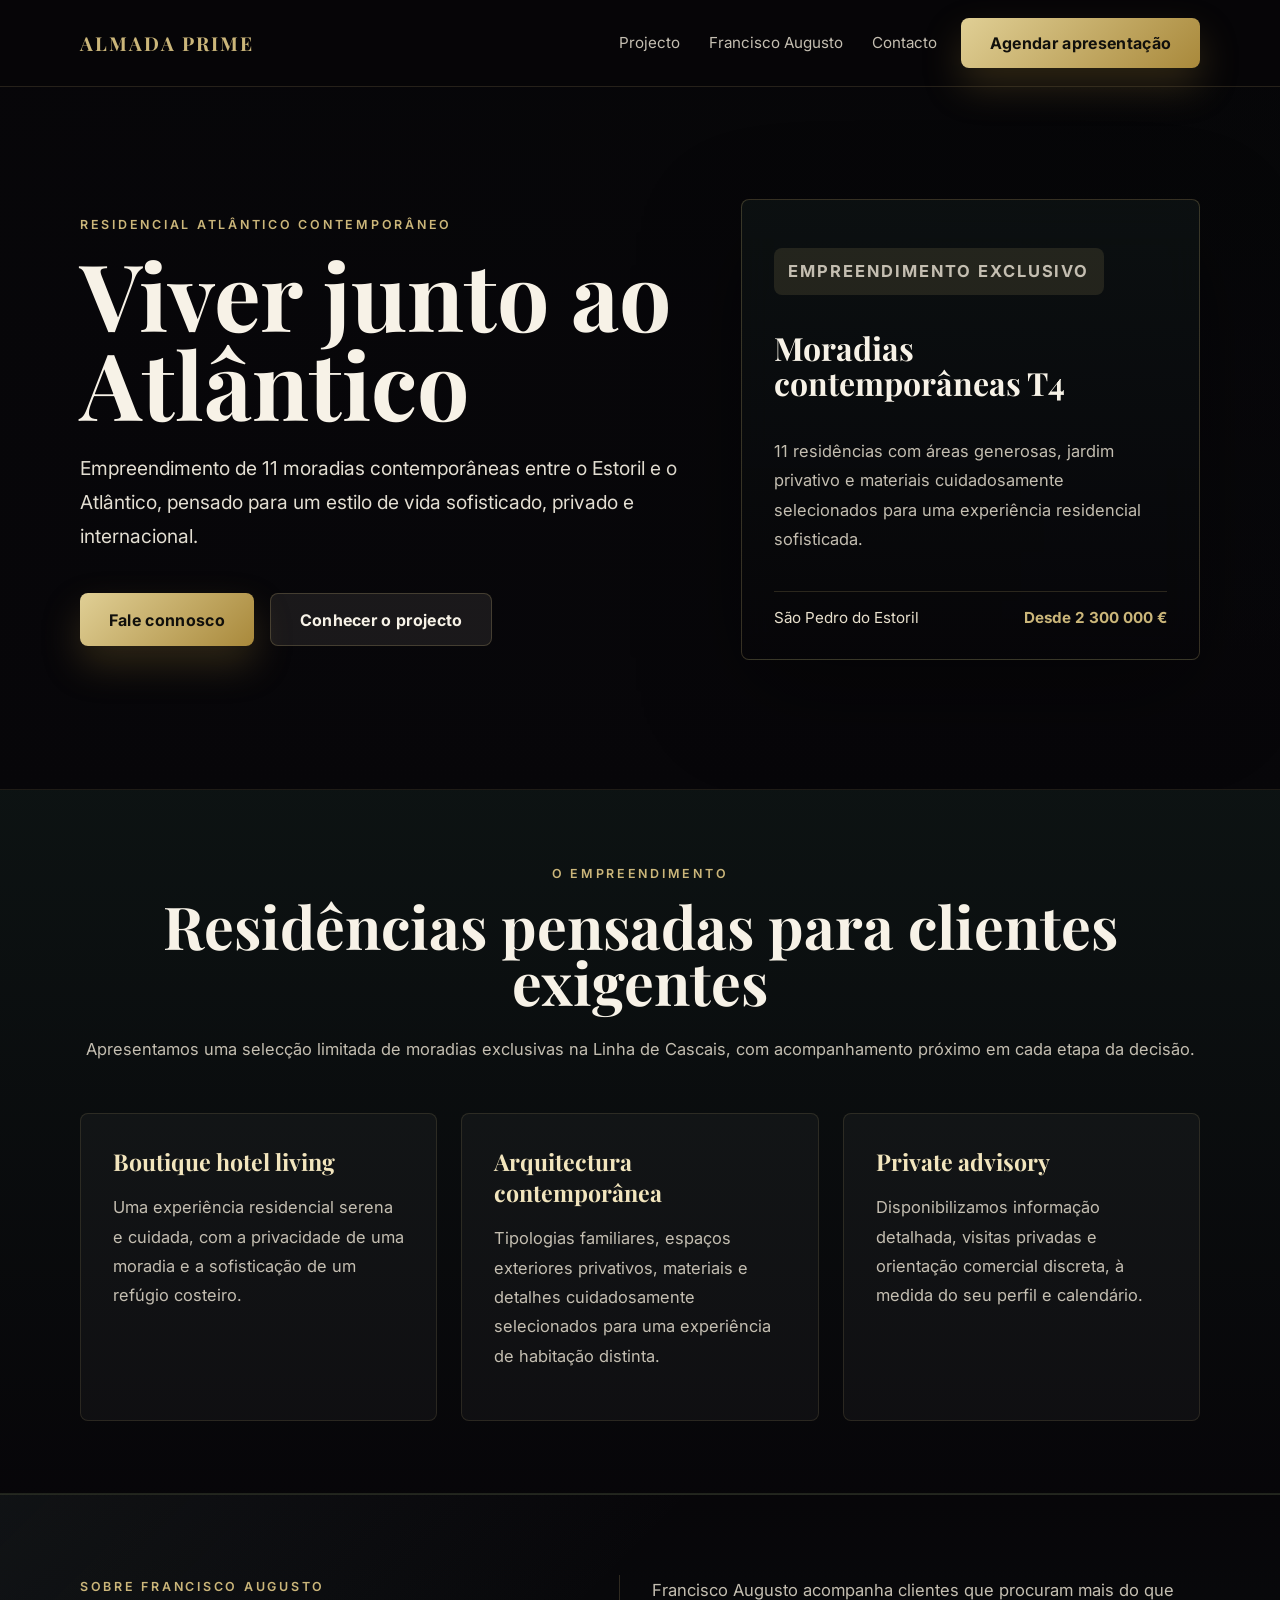
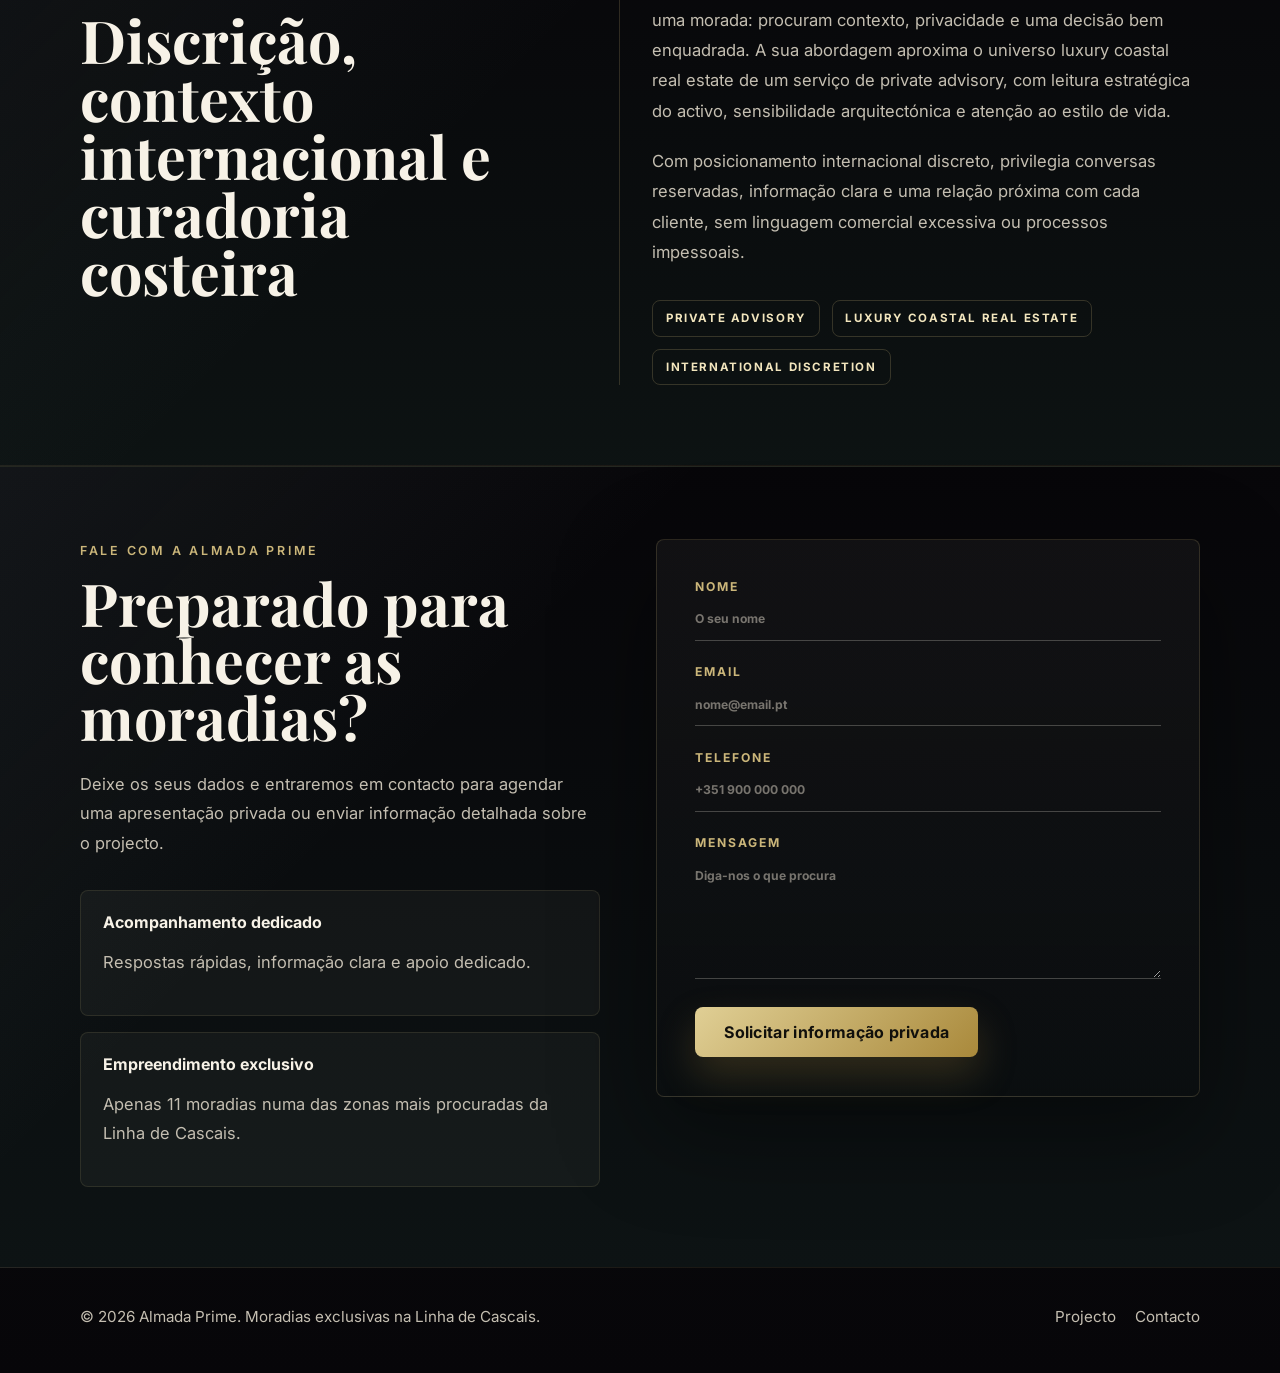
==== commit ba579b35: "Add premium advisory section" ====
--- a/index.html
+++ b/index.html
@@ -16,9 +16,10 @@
       <a href="#" class="logo">Almada Prime</a>
       <nav class="nav-links">
         <a href="#servicos">Projecto</a>
+        <a href="#francisco">Francisco Augusto</a>
         <a href="#contacto">Contacto</a>
       </nav>
-      <a href="#contacto" class="button button-primary">Agendar visita</a>
+      <a href="#contacto" class="button button-primary">Agendar apresentação</a>
     </div>
   </header>
 
@@ -26,7 +27,7 @@
     <section class="hero">
       <div class="container hero-grid">
         <div class="hero-copy">
-          <span class="eyebrow">Estoril · Linha de Cascais · Atlântico</span>
+          <span class="eyebrow">Residencial atlântico contemporâneo</span>
           <h1>Viver junto ao Atlântico</h1>
           <p>Empreendimento de 11 moradias contemporâneas entre o Estoril e o Atlântico, pensado para um estilo de vida sofisticado, privado e internacional.</p>
           <div class="hero-actions">
@@ -56,17 +57,35 @@
       </div>
       <div class="container cards-grid">
         <article class="service-card">
-          <h3>Localização privilegiada</h3>
-          <p>São Pedro do Estoril oferece a tranquilidade residencial da Linha de Cascais, com acesso rápido a praias, comércio, escolas e ligações a Lisboa.</p>
+          <h3>Boutique hotel living</h3>
+          <p>Uma experiência residencial serena e cuidada, com a privacidade de uma moradia e a sofisticação de um refúgio costeiro.</p>
         </article>
         <article class="service-card">
-          <h3>Moradias contemporâneas</h3>
+          <h3>Arquitectura contemporânea</h3>
           <p>Tipologias familiares, espaços exteriores privativos, materiais e detalhes cuidadosamente selecionados para uma experiência de habitação distinta.</p>
         </article>
         <article class="service-card">
-          <h3>Acompanhamento personalizado</h3>
-          <p>Disponibilizamos informação detalhada, visitas privadas e orientação comercial à medida do seu perfil e calendário.</p>
+          <h3>Private advisory</h3>
+          <p>Disponibilizamos informação detalhada, visitas privadas e orientação comercial discreta, à medida do seu perfil e calendário.</p>
         </article>
+      </div>
+    </section>
+
+    <section id="francisco" class="advisor section-surface">
+      <div class="container advisor-grid">
+        <div>
+          <span class="eyebrow">Sobre Francisco Augusto</span>
+          <h2>Discrição, contexto internacional e curadoria costeira</h2>
+        </div>
+        <div class="advisor-copy">
+          <p>Francisco Augusto acompanha clientes que procuram mais do que uma morada: procuram contexto, privacidade e uma decisão bem enquadrada. A sua abordagem aproxima o universo luxury coastal real estate de um serviço de private advisory, com leitura estratégica do activo, sensibilidade arquitectónica e atenção ao estilo de vida.</p>
+          <p>Com posicionamento internacional discreto, privilegia conversas reservadas, informação clara e uma relação próxima com cada cliente, sem linguagem comercial excessiva ou processos impessoais.</p>
+          <div class="advisor-signature">
+            <span>Private advisory</span>
+            <span>Luxury coastal real estate</span>
+            <span>International discretion</span>
+          </div>
+        </div>
       </div>
     </section>
 
@@ -75,7 +94,7 @@
         <div class="contact-info">
           <span class="eyebrow">Fale com a Almada Prime</span>
           <h2>Preparado para conhecer as moradias?</h2>
-          <p>Deixe os seus dados e um consultor imobiliário entrará em contacto para agendar uma visita privada ou enviar informação detalhada sobre o projecto.</p>
+          <p>Deixe os seus dados e entraremos em contacto para agendar uma apresentação privada ou enviar informação detalhada sobre o projecto.</p>
           <div class="contact-highlights">
             <div>
               <strong>Acompanhamento dedicado</strong>
@@ -89,11 +108,11 @@
         </div>
         <form class="contact-form" action="#" method="post">
           <label>
-            Nome completo
+            Nome
             <input type="text" name="nome" placeholder="O seu nome" required />
           </label>
           <label>
-            E-mail
+            Email
             <input type="email" name="email" placeholder="nome@email.pt" required />
           </label>
           <label>
@@ -102,9 +121,9 @@
           </label>
           <label>
             Mensagem
-            <textarea name="mensagem" rows="5" placeholder="Diga-nos o que procura"></textarea>
+            <textarea name="mensagem" rows="4" placeholder="Diga-nos o que procura"></textarea>
           </label>
-          <button type="submit" class="button button-primary">Enviar pedido</button>
+          <button type="submit" class="button button-primary">Solicitar informação privada</button>
         </form>
       </div>
     </section>
--- a/styles.css
+++ b/styles.css
@@ -291,6 +291,60 @@
   font-size: 1.45rem;
 }
 
+.advisor {
+  padding: 5rem 0;
+  background:
+    linear-gradient(135deg, rgba(127, 160, 164, 0.08), transparent 38%),
+    linear-gradient(180deg, rgba(7, 6, 9, 0.98), rgba(13, 19, 19, 0.98));
+}
+
+.advisor-grid {
+  display: grid;
+  grid-template-columns: 0.9fr 1.1fr;
+  gap: 4rem;
+  align-items: start;
+}
+
+.advisor h2 {
+  max-width: 520px;
+  font-family: var(--heading);
+  font-size: 3.7rem;
+  line-height: 0.98;
+  margin: 1rem 0 0;
+}
+
+.advisor-copy {
+  display: grid;
+  gap: 1.25rem;
+  padding-left: 2rem;
+  border-left: 1px solid rgba(203, 182, 122, 0.2);
+}
+
+.advisor-copy p {
+  margin: 0;
+  color: var(--muted);
+  font-size: 1.04rem;
+  line-height: 1.82;
+}
+
+.advisor-signature {
+  display: flex;
+  flex-wrap: wrap;
+  gap: 0.75rem;
+  margin-top: 0.8rem;
+}
+
+.advisor-signature span {
+  border: 1px solid rgba(203, 182, 122, 0.22);
+  border-radius: 8px;
+  color: #f2e5bd;
+  font-size: 0.72rem;
+  font-weight: 700;
+  letter-spacing: 0.14em;
+  padding: 0.65rem 0.8rem;
+  text-transform: uppercase;
+}
+
 .contact {
   padding: 4.5rem 0 5rem;
 }
@@ -331,35 +385,55 @@
 
 .contact-form {
   display: grid;
-  gap: 1rem;
-  padding: 2rem;
-  border-radius: 8px;
-  background: rgba(247, 242, 231, 0.035);
-  border: 1px solid rgba(203, 182, 122, 0.15);
+  gap: 1.45rem;
+  padding: 2.4rem;
+  border-radius: 8px;
+  background: linear-gradient(180deg, rgba(247, 242, 231, 0.045), rgba(7, 6, 9, 0.18));
+  border: 1px solid rgba(203, 182, 122, 0.18);
   box-shadow: var(--shadow);
 }
 
 .contact-form label {
   display: grid;
-  gap: 0.65rem;
-  font-size: 0.95rem;
-  color: #e7dfcc;
+  gap: 0.55rem;
+  color: var(--accent);
+  font-size: 0.76rem;
+  font-weight: 700;
+  letter-spacing: 0.16em;
+  text-transform: uppercase;
 }
 
 .contact-form input,
 .contact-form textarea {
   width: 100%;
-  background: rgba(7, 6, 9, 0.44);
-  border: 1px solid rgba(247, 242, 231, 0.14);
-  border-radius: 8px;
+  background: transparent;
+  border: 0;
+  border-bottom: 1px solid rgba(247, 242, 231, 0.24);
+  border-radius: 0;
   color: var(--text);
-  padding: 1rem 1.1rem;
+  padding: 0.55rem 0 0.85rem;
+}
+
+.contact-form textarea {
+  resize: vertical;
+  min-height: 7.5rem;
+}
+
+.contact-form input::placeholder,
+.contact-form textarea::placeholder {
+  color: rgba(196, 190, 177, 0.58);
 }
 
 .contact-form input:focus,
 .contact-form textarea:focus {
-  outline: 1px solid rgba(203, 182, 122, 0.72);
-  box-shadow: 0 0 0 4px rgba(203, 182, 122, 0.12);
+  border-bottom-color: var(--accent);
+  outline: 0;
+  box-shadow: 0 1px 0 var(--accent);
+}
+
+.contact-form .button {
+  margin-top: 0.3rem;
+  width: fit-content;
 }
 
 .site-footer {
@@ -397,8 +471,18 @@
 
   .hero-grid,
   .contact-grid,
-  .cards-grid {
+  .cards-grid,
+  .advisor-grid {
     grid-template-columns: 1fr;
+  }
+
+  .advisor-grid {
+    gap: 2rem;
+  }
+
+  .advisor-copy {
+    padding-left: 0;
+    border-left: 0;
   }
 
   .hero {
@@ -411,7 +495,8 @@
   }
 
   .section-header h2,
-  .contact-info h2 {
+  .contact-info h2,
+  .advisor h2 {
     font-size: 3.1rem;
   }
 }
@@ -419,14 +504,27 @@
 @media (max-width: 600px) {
   .hero h1,
   .section-header h2,
-  .contact-info h2 {
+  .contact-info h2,
+  .advisor h2 {
     font-size: 2.65rem;
+  }
+
+  .advisor {
+    padding: 3.5rem 0;
   }
 
   .button {
     width: 100%;
   }
 
+  .contact-form {
+    padding: 1.5rem;
+  }
+
+  .contact-form .button {
+    width: 100%;
+  }
+
   .hero-actions {
     flex-direction: column;
   }
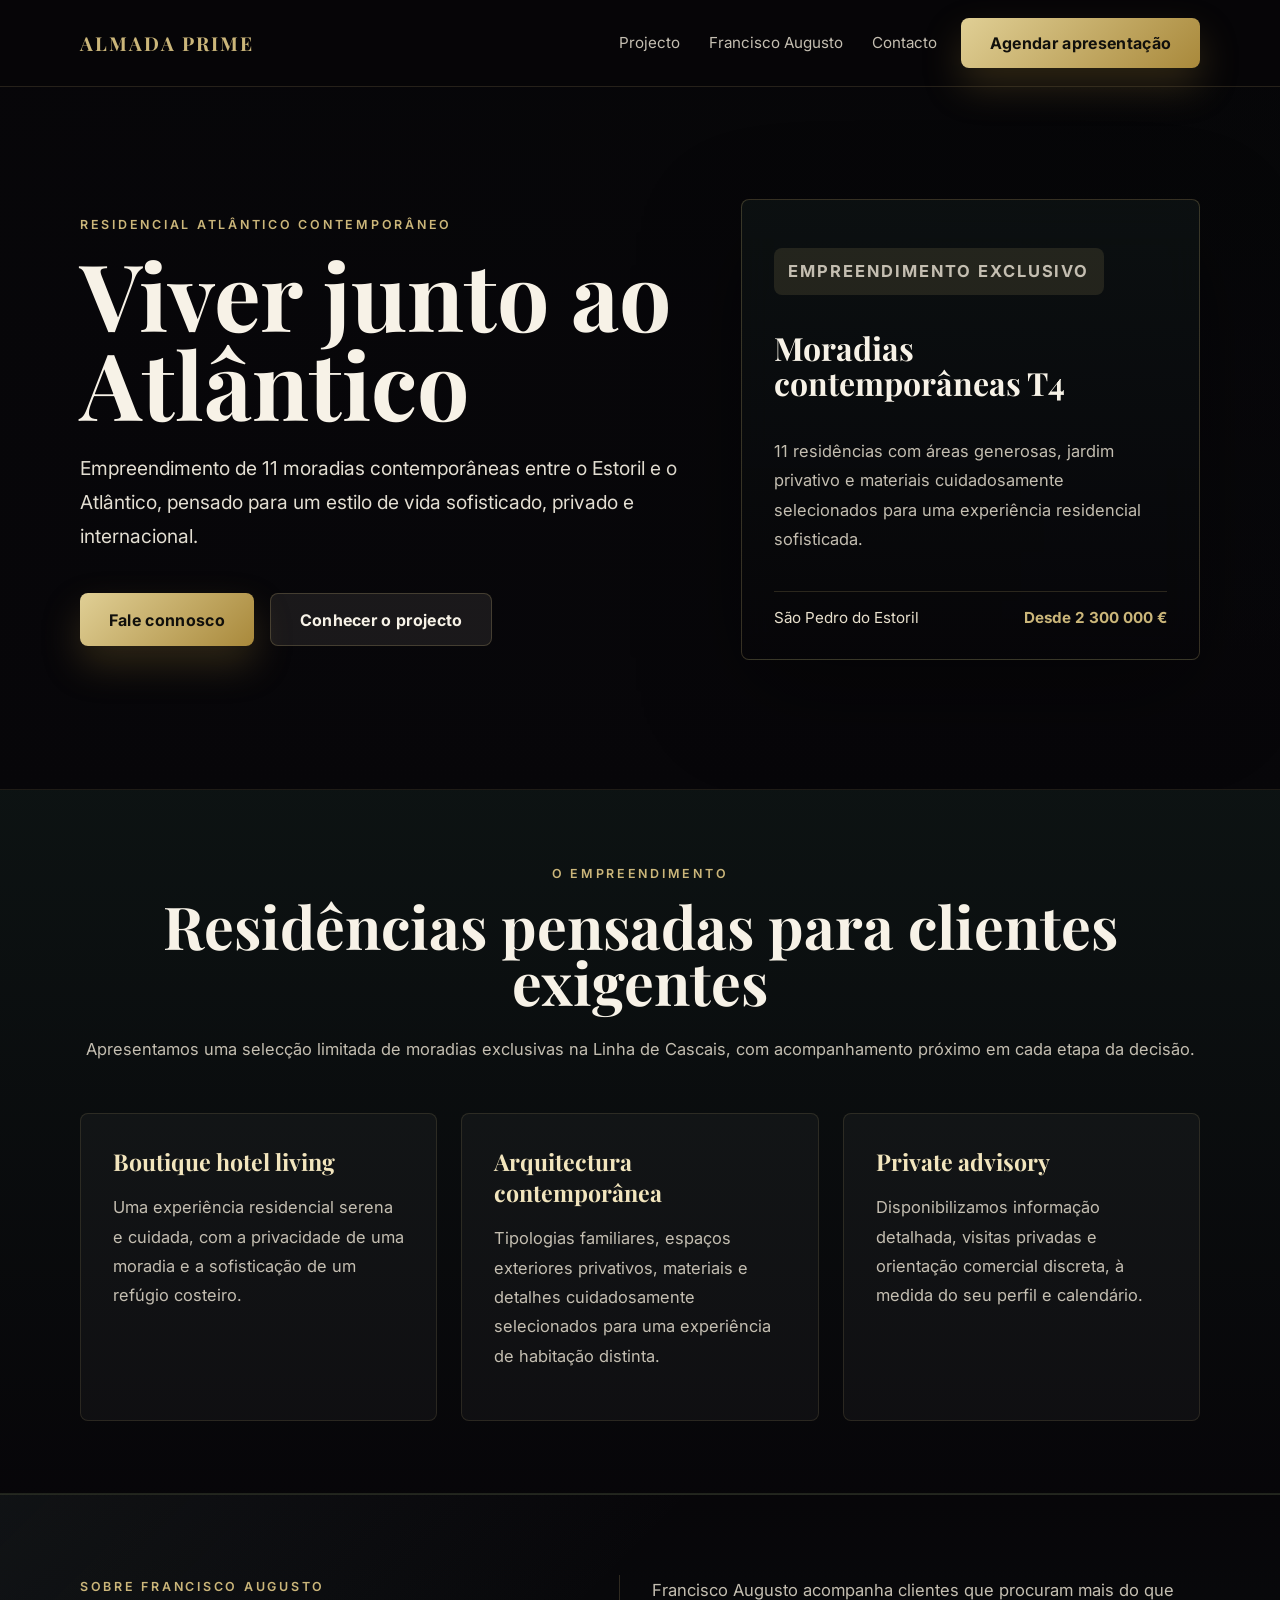
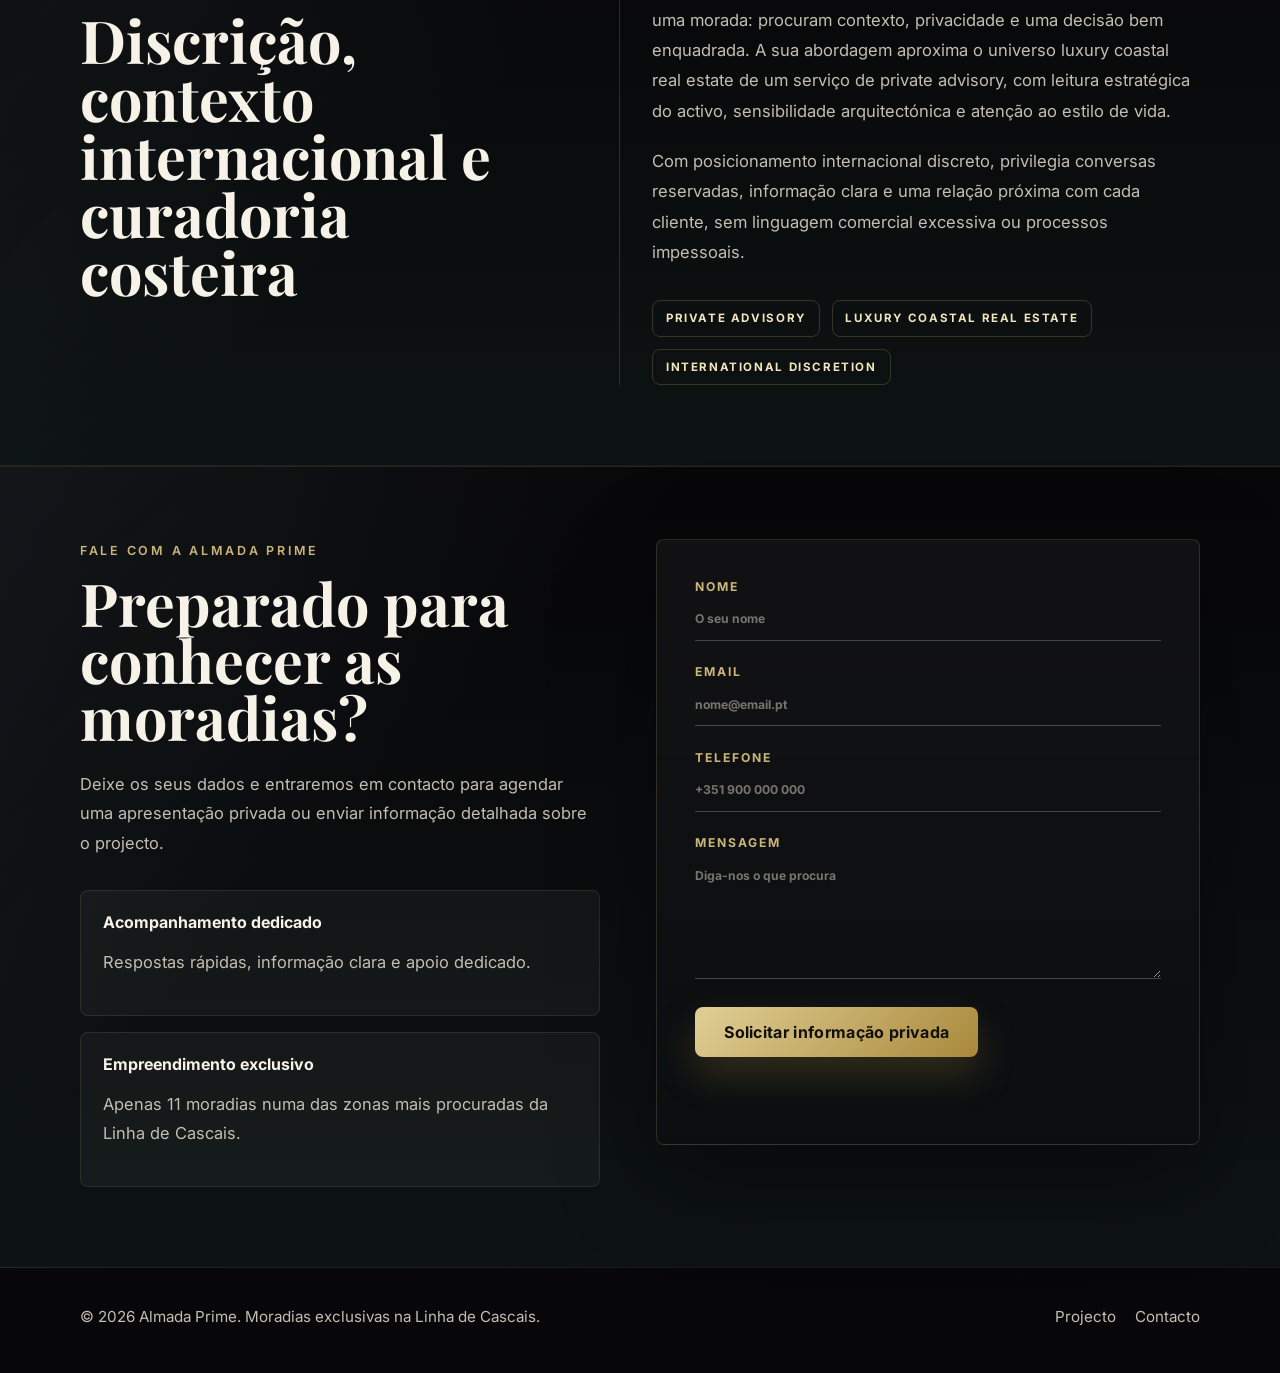
==== commit a8057ea9: "Activate Brevo serverless integration" ====
--- a/index.html
+++ b/index.html
@@ -106,7 +106,7 @@
             </div>
           </div>
         </div>
-        <form class="contact-form" action="#" method="post">
+        <form class="contact-form" action="/api/brevo-contact" method="post" data-brevo-form>
           <label>
             Nome
             <input type="text" name="nome" placeholder="O seu nome" required />
@@ -124,6 +124,7 @@
             <textarea name="mensagem" rows="4" placeholder="Diga-nos o que procura"></textarea>
           </label>
           <button type="submit" class="button button-primary">Solicitar informação privada</button>
+          <p class="form-status" data-form-status data-state="idle" aria-live="polite"></p>
         </form>
       </div>
     </section>
@@ -138,5 +139,6 @@
       </div>
     </div>
   </footer>
+  <script src="brevo-form.js"></script>
 </body>
 </html>
--- a/styles.css
+++ b/styles.css
@@ -436,6 +436,28 @@
   width: fit-content;
 }
 
+.contact-form .button:disabled {
+  cursor: wait;
+  opacity: 0.7;
+  transform: none;
+}
+
+.form-status {
+  color: var(--muted);
+  font-size: 0.95rem;
+  line-height: 1.6;
+  margin: 0;
+  min-height: 1.6rem;
+}
+
+.form-status[data-state="success"] {
+  color: #e8d8a4;
+}
+
+.form-status[data-state="error"] {
+  color: #e5a89a;
+}
+
 .site-footer {
   padding: 1.5rem 0 2rem;
 }
